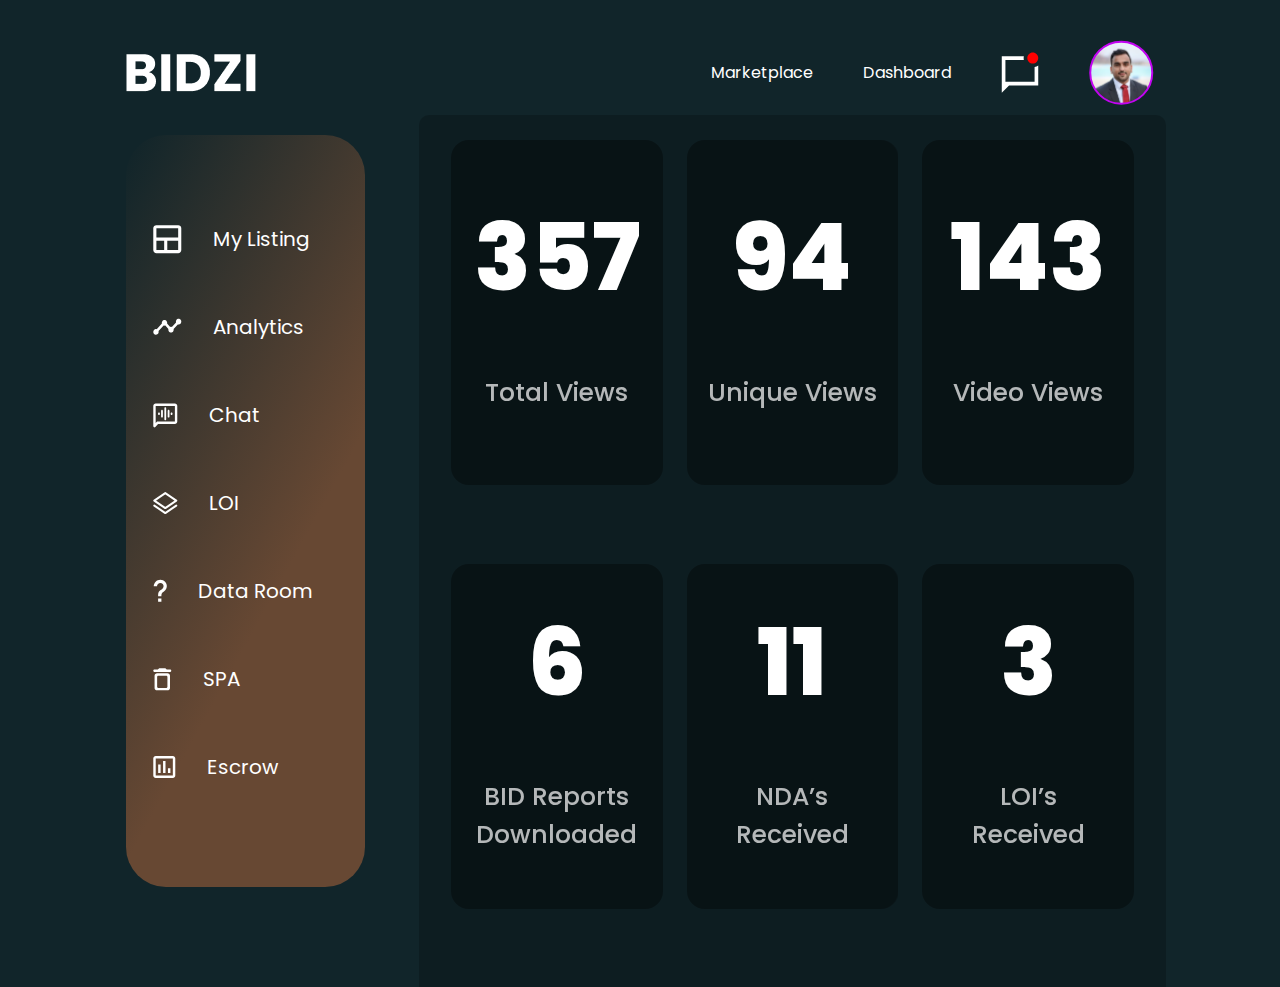
==== Analytics.html @ 93b61b7f "intial" ====
<!DOCTYPE html>
<html lang="en-US">
  <head>
    <meta charset="utf-8" />
    <meta name="viewport" content="width=device-width, initial-scale=1" />
    <link rel="shortcut icon" href="images/favicon.png" />
    <title>Analytics</title>
    <link media="all" rel="stylesheet" type="text/css" href="css/main.css" />
  </head>
  <body>
    <div id="seller-dashboard">
      <header id="header" class="seller-dashboard-header">
        <div class="container-fluid">
          <a href="#" class="nav-opener">
            <i class="fal fa-bars"></i>
          </a>
          <nav id="nav">
            <a href="#" class="nav-opener">
              <i class="fal fa-close"></i>
            </a>
            <div class="logo">
              <a href="index.html">
                <img src="./images/logo.png" alt="LOGO" />
              </a>
            </div>
            <ul>
              <li>
                <a href="">Marketplace</a>
              </li>
              <li>
                <a href="./Seller.dashboard.html">Dashboard</a>
              </li>
              <li>
                <a href=""><img src="./images/inbox-icon.svg" alt="img" /></a>
              </li>
              <li>
                <a href=""><img src="./images/user-img.svg" alt="img" /></a>
              </li>
            </ul>
          </nav>
        </div>
      </header>
      <div class="inner-dashboard">
        <div class="container-fluid">
          <div class="row">
            <div class="col-lg-3">
              <div class="sidebar">
                <ul>
                  <li>
                    <a href=""
                      ><img src="./images/listing-icon.svg" alt="" />My
                      Listing</a
                    >
                  </li>
                  <li>
                    <a href="./Analytics.html"
                      ><img
                        src="./images/analytic-icon.svg"
                        alt=""
                      />Analytics</a
                    >
                  </li>
                  <li>
                    <a href=""
                      ><img src="./images/chat-icon.svg" alt="" />Chat</a
                    >
                  </li>
                  <li>
                    <a href=""><img src="./images/Lol-icon.svg" alt="" />LOI</a>
                  </li>
                  <li>
                    <a href="./Dataroom.html"
                      ><img src="./images/data-room-icon.svg" alt="" />Data
                      Room</a
                    >
                  </li>
                  <li>
                    <a href=""><img src="./images/spa-icon.svg" alt="" />SPA</a>
                  </li>
                  <li>
                    <a href=""
                      ><img src="./images/Escrow-icon.svg" alt="" />Escrow</a
                    >
                  </li>
                </ul>
              </div>
            </div>
            <div class="col-lg-9">
              <div class="row dashboard-table">
                <div class="col-lg-4">
                  <div class="analytics-value">
                    <h1>357</h1>
                    <p>Total Views</p>
                  </div>
                </div>
                <div class="col-lg-4">
                  <div class="analytics-value">
                    <h1>94</h1>
                    <p>Unique Views</p>
                  </div>
                </div>
                <div class="col-lg-4">
                  <div class="analytics-value">
                    <h1>143</h1>
                    <p>Video Views</p>
                  </div>
                </div>
                <div class="col-lg-4">
                  <div class="analytics-value">
                    <h1>6</h1>
                    <p>BID Reports Downloaded</p>
                  </div>
                </div>
                <div class="col-lg-4">
                  <div class="analytics-value">
                    <h1>11</h1>
                    <p>NDA’s Received</p>
                  </div>
                </div>
                <div class="col-lg-4">
                  <div class="analytics-value">
                    <h1>3</h1>
                    <p>LOI’s Received</p>
                  </div>
                </div>
                
                </div>
              </div>
            </div>
          </div>
        </div>
      </div>
    </div>
    <script src="https://ajax.googleapis.com/ajax/libs/jquery/1.11.2/jquery.min.js"></script>
    <script type="text/javascript" src="js/bootstrap.min.js"></script>
    <script type="text/javascript" src="js/main.js"></script>
    <script type="text/javascript" src="js/slick.js"></script>
  </body>
</html>
<script>
  window.addEventListener("scroll", reveal);
  function reveal() {
    var reveal = document.querySelectorAll(".reveal");
    for (var i = 0; i < reveal.length; i++) {
      var windowheight = window.innerHeight;
      var revealtop = reveal[i].getBoundingClientRect().top;
      var revealpoint = 150;
      if (revealtop < windowheight - revealpoint) {
        reveal[i].classList.add("active");
      } else {
        reveal[i].classList.remove("active");
      }
    }
  }
</script>
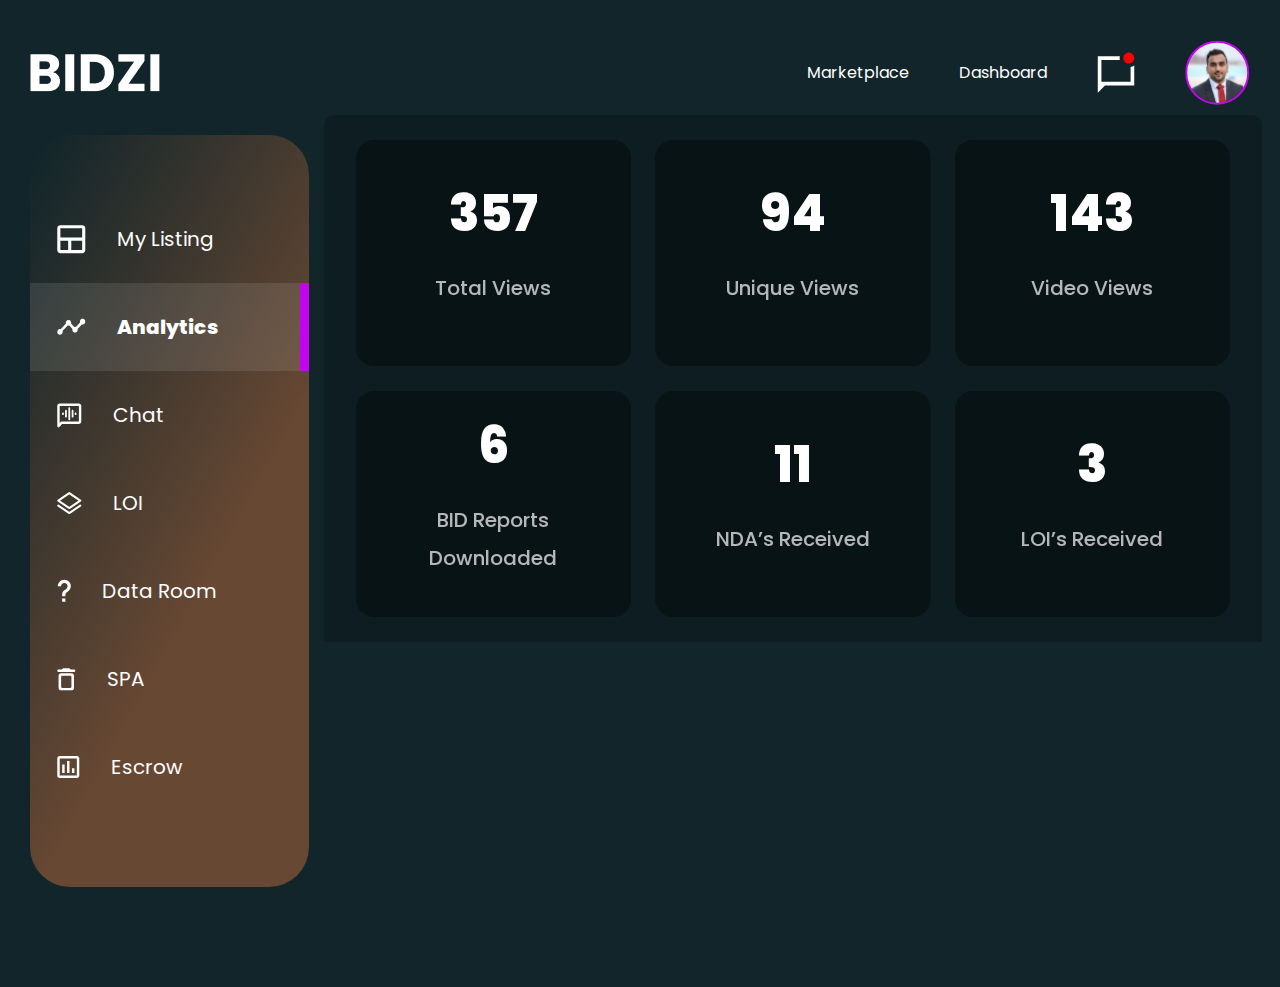
==== commit 7447051c: "marketplace page done" ====
--- a/Analytics.html
+++ b/Analytics.html
@@ -8,7 +8,7 @@
     <link media="all" rel="stylesheet" type="text/css" href="css/main.css" />
   </head>
   <body>
-    <div id="seller-dashboard">
+    <div id="wrapper" class="bg-dashbaord">
       <header id="header" class="seller-dashboard-header">
         <div class="container-fluid">
           <a href="#" class="nav-opener">
@@ -42,9 +42,12 @@
       </header>
       <div class="inner-dashboard">
         <div class="container-fluid">
-          <div class="row">
-            <div class="col-lg-3">
-              <div class="sidebar">
+          <div class="d-flex">
+            <div class="main-sidebar">
+              <a href="#" class="sidebar-opener"
+                ><i class="fas fa-chevron-double-right"></i
+              ></a>
+              <div class="sidebar" id="sidebar">
                 <ul>
                   <li>
                     <a href=""
@@ -53,7 +56,7 @@
                     >
                   </li>
                   <li>
-                    <a href="./Analytics.html"
+                    <a href="./Analytics.html" class="active"
                       ><img
                         src="./images/analytic-icon.svg"
                         alt=""
@@ -61,7 +64,7 @@
                     >
                   </li>
                   <li>
-                    <a href=""
+                    <a href="./Chat.html"
                       ><img src="./images/chat-icon.svg" alt="" />Chat</a
                     >
                   </li>
@@ -85,46 +88,46 @@
                 </ul>
               </div>
             </div>
-            <div class="col-lg-9">
+
               <div class="row dashboard-table">
-                <div class="col-lg-4">
+                <div class="col-lg-4 col-lg-4 col-md-6 col-sm-12">
                   <div class="analytics-value">
                     <h1>357</h1>
                     <p>Total Views</p>
                   </div>
                 </div>
-                <div class="col-lg-4">
+                <div class="col-lg-4 col-md-6 col-sm-12">
                   <div class="analytics-value">
                     <h1>94</h1>
                     <p>Unique Views</p>
                   </div>
                 </div>
-                <div class="col-lg-4">
+                <div class="col-lg-4 col-md-6 col-sm-12">
                   <div class="analytics-value">
                     <h1>143</h1>
                     <p>Video Views</p>
                   </div>
                 </div>
-                <div class="col-lg-4">
+                <div class="col-lg-4 col-md-6 col-sm-12">
                   <div class="analytics-value">
                     <h1>6</h1>
                     <p>BID Reports Downloaded</p>
                   </div>
                 </div>
-                <div class="col-lg-4">
+                <div class="col-lg-4 col-md-6 col-sm-12">
                   <div class="analytics-value">
                     <h1>11</h1>
                     <p>NDA’s Received</p>
                   </div>
                 </div>
-                <div class="col-lg-4">
+                <div class="col-lg-4 col-md-6 col-sm-12">
                   <div class="analytics-value">
                     <h1>3</h1>
                     <p>LOI’s Received</p>
                   </div>
                 </div>
                 
-                </div>
+               
               </div>
             </div>
           </div>
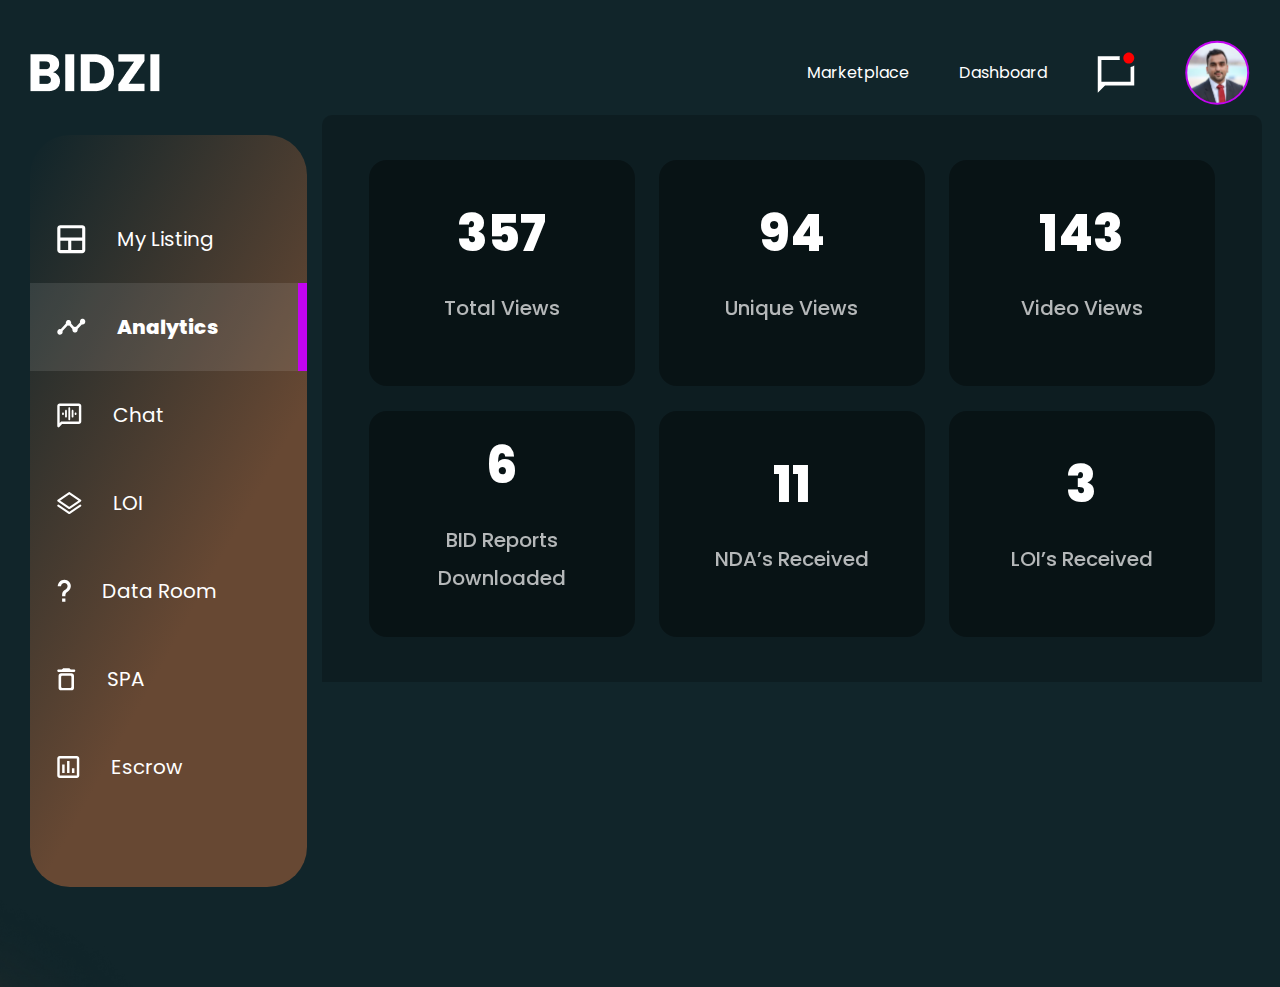
==== commit b085d51b: "new pagees" ====
--- a/Analytics.html
+++ b/Analytics.html
@@ -69,7 +69,7 @@
                     >
                   </li>
                   <li>
-                    <a href=""><img src="./images/Lol-icon.svg" alt="" />LOI</a>
+                    <a href="./LoI.html"><img src="./images/Lol-icon.svg" alt="" />LOI</a>
                   </li>
                   <li>
                     <a href="./Dataroom.html"
